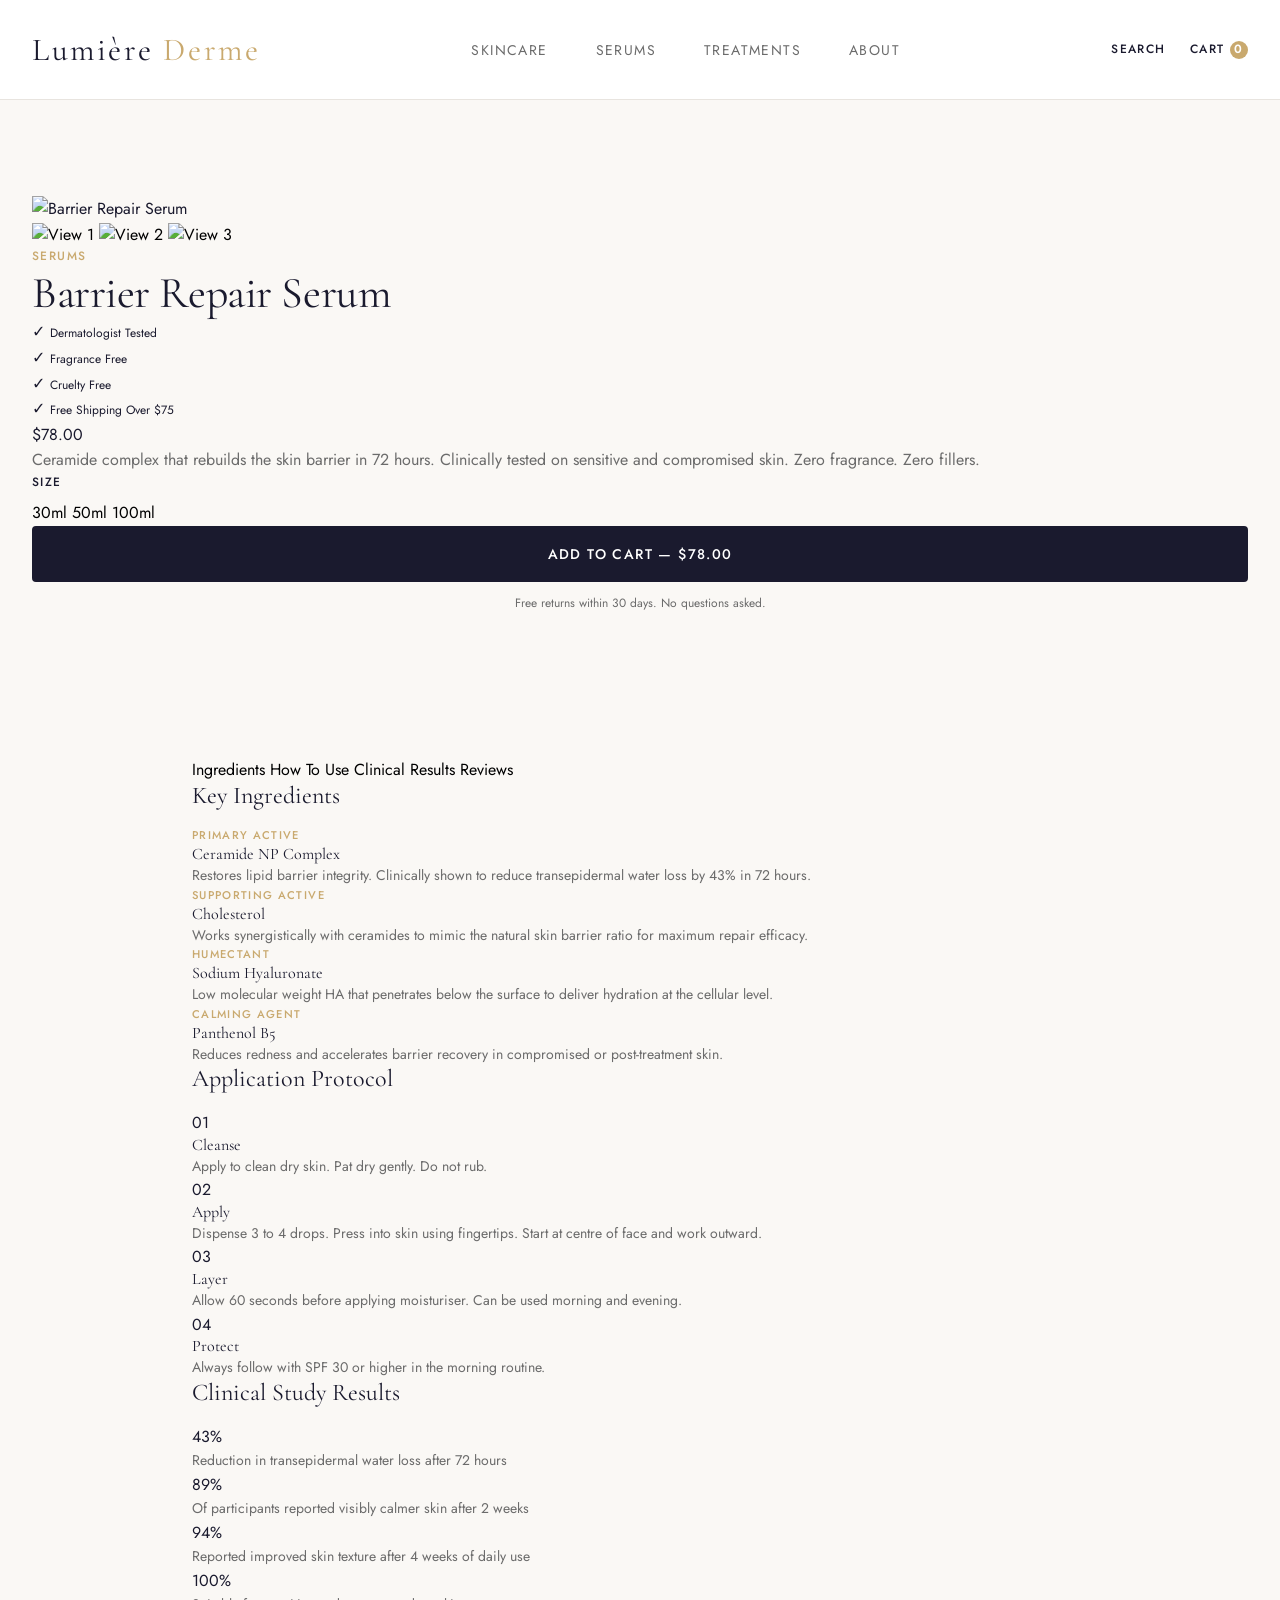
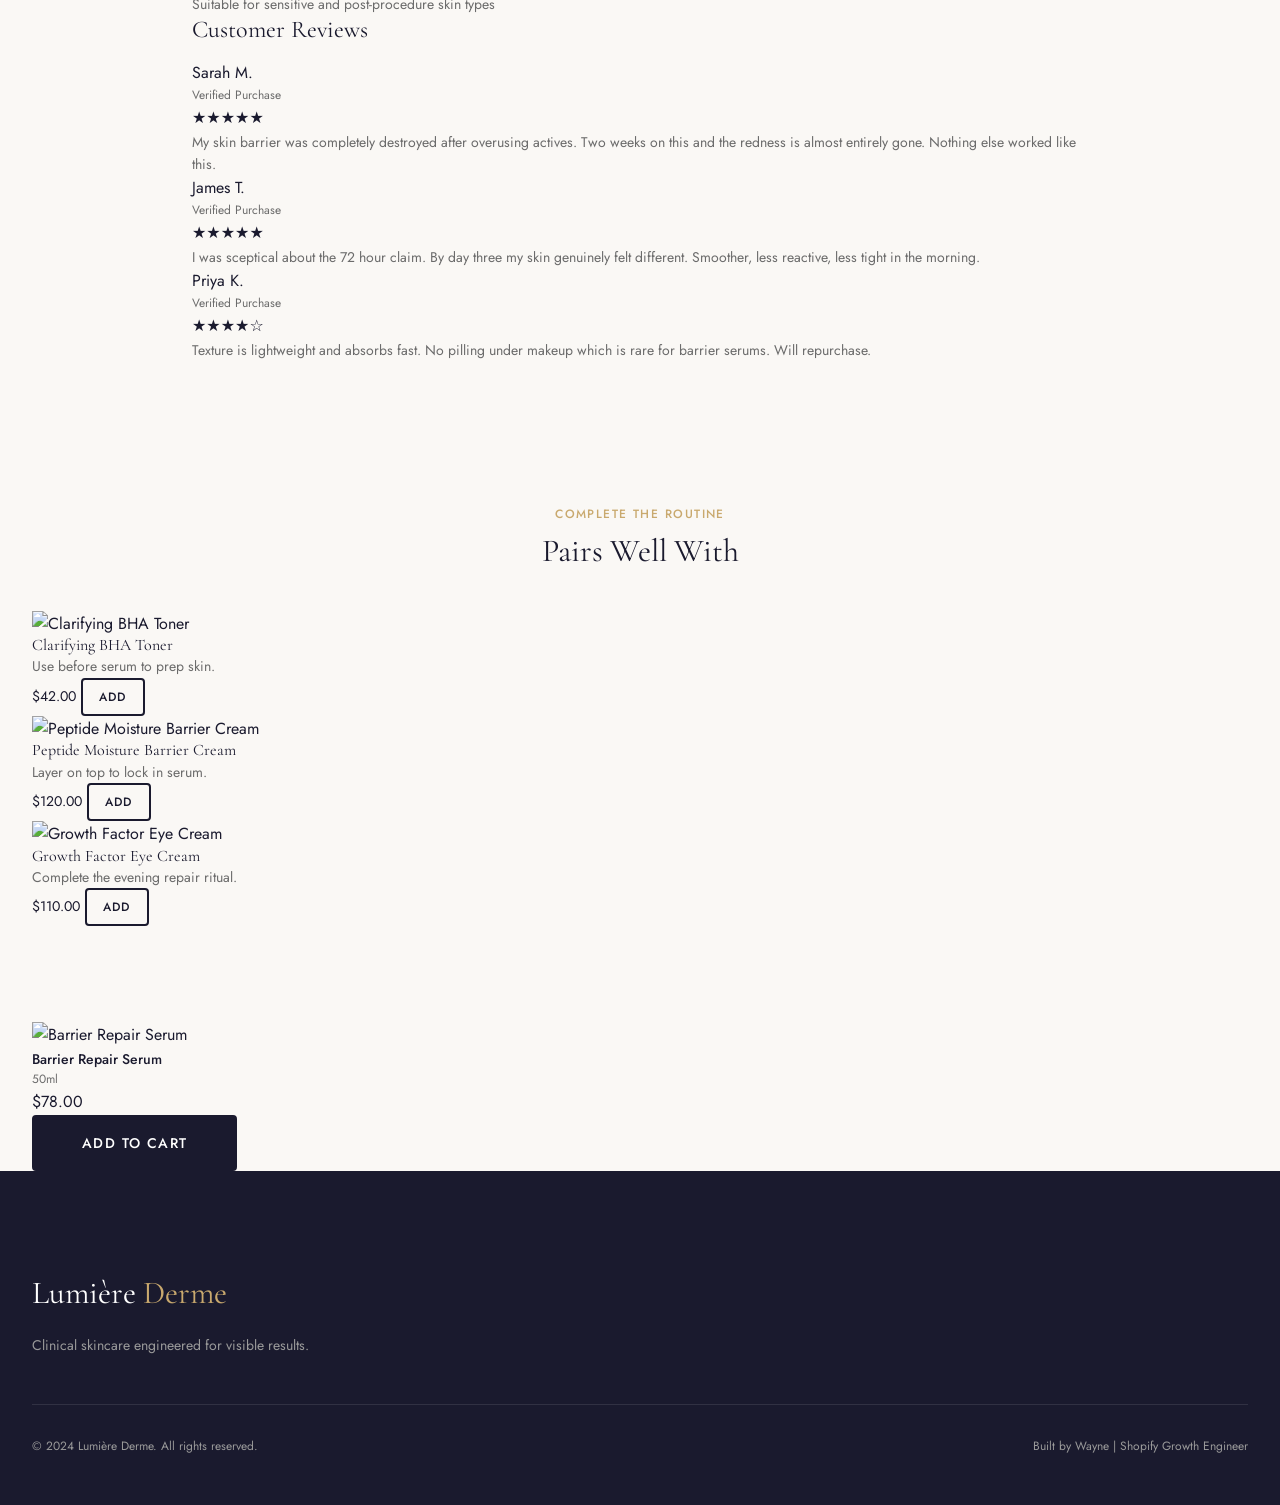
==== Product.html @ dfacf64c "Create Product.html for Barrier Repair Serum" ====
<!DOCTYPE html>
<html lang="en">
<head>
  <meta charset="UTF-8" />
  <meta name="viewport" content="width=device-width, initial-scale=1.0" />
  <title>Barrier Repair Serum — Lumière Derme</title>
  <meta name="description" content="Ceramide complex that rebuilds the skin barrier in 72 hours. Clinically tested. Dermatologist approved." />

  <!-- Google Fonts -->
  <link rel="preconnect" href="https://fonts.googleapis.com" />
  <link rel="preconnect" href="https://fonts.gstatic.com" crossorigin />
  <link href="https://fonts.googleapis.com/css2?family=Cormorant+Garamond:wght@300;400;500;600&family=Jost:wght@300;400;500;600&display=swap" rel="stylesheet" />

  <!-- Styles -->
  <link rel="stylesheet" href="assets/css/theme.css" />
  <link rel="stylesheet" href="assets/css/sections.css" />
</head>

<body>

  <!-- ================================================
       NAVIGATION
       In Shopify: sections/header.liquid
       ================================================ -->
  <nav class="nav">
    <div class="container">
      <div class="nav__inner">
        <a href="index.html" class="nav__logo">Lumière <span>Derme</span></a>
        <ul class="nav__links">
          <li><a href="#">Skincare</a></li>
          <li><a href="#">Serums</a></li>
          <li><a href="#">Treatments</a></li>
          <li><a href="#">About</a></li>
        </ul>
        <div class="nav__actions">
          <a href="#" class="text-sm text-uppercase">Search</a>
          <a href="#" class="text-sm text-uppercase">
            Cart <span class="nav__cart-count">0</span>
          </a>
        </div>
      </div>
    </div>
  </nav>

  <!-- ================================================
       SECTION 1: PRODUCT HERO
       In Shopify: sections/main-product.liquid
       Schema: images, title, price, variants
       ================================================ -->
  <section class="section product-hero">
    <div class="container">
      <div class="product-hero__inner">

        <!-- Product Images -->
        <div class="product-hero__gallery">
          <div class="product-hero__main-image">
            <img src="assets/images/product-1.jpg" alt="Barrier Repair Serum" id="mainProductImage" />
          </div>
          <div class="product-hero__thumbnails">
            <button class="product-hero__thumb active" data-image="assets/images/product-1.jpg">
              <img src="assets/images/product-1.jpg" alt="View 1" />
            </button>
            <button class="product-hero__thumb" data-image="assets/images/product-2.jpg">
              <img src="assets/images/product-2.jpg" alt="View 2" />
            </button>
            <button class="product-hero__thumb" data-image="assets/images/product-3.jpg">
              <img src="assets/images/product-3.jpg" alt="View 3" />
            </button>
          </div>
        </div>

        <!-- Product Info -->
        <div class="product-hero__info">
          <p class="text-uppercase text-accent">Serums</p>
          <h1 class="product-hero__title heading-lg">Barrier Repair Serum</h1>

          <!-- Trust Badges Strip -->
          <!-- In Shopify: snippets/trust-badges.liquid -->
          <div class="trust-badges">
            <div class="trust-badge">
              <span class="trust-badge__icon">✓</span>
              <span class="trust-badge__text text-xs">Dermatologist Tested</span>
            </div>
            <div class="trust-badge">
              <span class="trust-badge__icon">✓</span>
              <span class="trust-badge__text text-xs">Fragrance Free</span>
            </div>
            <div class="trust-badge">
              <span class="trust-badge__icon">✓</span>
              <span class="trust-badge__text text-xs">Cruelty Free</span>
            </div>
            <div class="trust-badge">
              <span class="trust-badge__icon">✓</span>
              <span class="trust-badge__text text-xs">Free Shipping Over $75</span>
            </div>
          </div>

          <p class="product-hero__price">$78.00</p>

          <p class="product-hero__desc text-secondary">Ceramide complex that rebuilds the skin barrier in 72 hours. Clinically tested on sensitive and compromised skin. Zero fragrance. Zero fillers.</p>

          <!-- Variant Selector -->
          <!-- In Shopify: snippets/variant-selector.liquid -->
          <div class="variant-selector">
            <p class="text-sm text-uppercase" style="margin-bottom: 0.5rem;">Size</p>
            <div class="variant-selector__options">
              <button class="variant-option" data-value="30ml">30ml</button>
              <button class="variant-option active" data-value="50ml">50ml</button>
              <button class="variant-option" data-value="100ml">100ml</button>
            </div>
          </div>

          <!-- Add To Cart -->
          <button class="btn btn--primary btn--full product-hero__atc" id="mainAtcButton">
            Add to Cart — $78.00
          </button>

          <p class="text-xs text-secondary" style="margin-top: 0.75rem; text-align: center;">Free returns within 30 days. No questions asked.</p>

        </div>
      </div>
    </div>
  </section>

  <!-- ================================================
       SECTION 2: TABBED PRODUCT DESCRIPTION
       In Shopify: sections/product-tabs.liquid
       Schema: tab titles and content via metafields
       ================================================ -->
  <section class="section--sm product-tabs">
    <div class="container--narrow">

      <div class="tabs">
        <div class="tabs__nav">
          <button class="tabs__trigger active" data-tab="ingredients">Ingredients</button>
          <button class="tabs__trigger" data-tab="howtouse">How To Use</button>
          <button class="tabs__trigger" data-tab="results">Clinical Results</button>
          <button class="tabs__trigger" data-tab="reviews">Reviews</button>
        </div>

        <div class="tabs__content">

          <div class="tab-panel active" id="tab-ingredients">
            <h3 class="heading-sm" style="margin-bottom: 1rem;">Key Ingredients</h3>
            <div class="ingredient-grid">
              <div class="ingredient-card">
                <p class="text-uppercase text-accent" style="font-size: 0.7rem;">Primary Active</p>
                <h4>Ceramide NP Complex</h4>
                <p class="text-sm text-secondary">Restores lipid barrier integrity. Clinically shown to reduce transepidermal water loss by 43% in 72 hours.</p>
              </div>
              <div class="ingredient-card">
                <p class="text-uppercase text-accent" style="font-size: 0.7rem;">Supporting Active</p>
                <h4>Cholesterol</h4>
                <p class="text-sm text-secondary">Works synergistically with ceramides to mimic the natural skin barrier ratio for maximum repair efficacy.</p>
              </div>
              <div class="ingredient-card">
                <p class="text-uppercase text-accent" style="font-size: 0.7rem;">Humectant</p>
                <h4>Sodium Hyaluronate</h4>
                <p class="text-sm text-secondary">Low molecular weight HA that penetrates below the surface to deliver hydration at the cellular level.</p>
              </div>
              <div class="ingredient-card">
                <p class="text-uppercase text-accent" style="font-size: 0.7rem;">Calming Agent</p>
                <h4>Panthenol B5</h4>
                <p class="text-sm text-secondary">Reduces redness and accelerates barrier recovery in compromised or post-treatment skin.</p>
              </div>
            </div>
          </div>

          <div class="tab-panel" id="tab-howtouse">
            <h3 class="heading-sm" style="margin-bottom: 1rem;">Application Protocol</h3>
            <div class="how-to-steps">
              <div class="how-to-step">
                <span class="how-to-step__number">01</span>
                <div>
                  <h4>Cleanse</h4>
                  <p class="text-sm text-secondary">Apply to clean dry skin. Pat dry gently. Do not rub.</p>
                </div>
              </div>
              <div class="how-to-step">
                <span class="how-to-step__number">02</span>
                <div>
                  <h4>Apply</h4>
                  <p class="text-sm text-secondary">Dispense 3 to 4 drops. Press into skin using fingertips. Start at centre of face and work outward.</p>
                </div>
              </div>
              <div class="how-to-step">
                <span class="how-to-step__number">03</span>
                <div>
                  <h4>Layer</h4>
                  <p class="text-sm text-secondary">Allow 60 seconds before applying moisturiser. Can be used morning and evening.</p>
                </div>
              </div>
              <div class="how-to-step">
                <span class="how-to-step__number">04</span>
                <div>
                  <h4>Protect</h4>
                  <p class="text-sm text-secondary">Always follow with SPF 30 or higher in the morning routine.</p>
                </div>
              </div>
            </div>
          </div>

          <div class="tab-panel" id="tab-results">
            <h3 class="heading-sm" style="margin-bottom: 1rem;">Clinical Study Results</h3>
            <div class="results-grid">
              <div class="result-stat">
                <p class="result-stat__number">43%</p>
                <p class="text-sm text-secondary">Reduction in transepidermal water loss after 72 hours</p>
              </div>
              <div class="result-stat">
                <p class="result-stat__number">89%</p>
                <p class="text-sm text-secondary">Of participants reported visibly calmer skin after 2 weeks</p>
              </div>
              <div class="result-stat">
                <p class="result-stat__number">94%</p>
                <p class="text-sm text-secondary">Reported improved skin texture after 4 weeks of daily use</p>
              </div>
              <div class="result-stat">
                <p class="result-stat__number">100%</p>
                <p class="text-sm text-secondary">Suitable for sensitive and post-procedure skin types</p>
              </div>
            </div>
          </div>

          <div class="tab-panel" id="tab-reviews">
            <h3 class="heading-sm" style="margin-bottom: 1rem;">Customer Reviews</h3>
            <div class="reviews-list">
              <div class="review-card">
                <div class="review-card__header">
                  <div>
                    <p class="review-card__author">Sarah M.</p>
                    <p class="text-xs text-secondary">Verified Purchase</p>
                  </div>
                  <p class="review-card__stars">★★★★★</p>
                </div>
                <p class="text-sm text-secondary">My skin barrier was completely destroyed after overusing actives. Two weeks on this and the redness is almost entirely gone. Nothing else worked like this.</p>
              </div>
              <div class="review-card">
                <div class="review-card__header">
                  <div>
                    <p class="review-card__author">James T.</p>
                    <p class="text-xs text-secondary">Verified Purchase</p>
                  </div>
                  <p class="review-card__stars">★★★★★</p>
                </div>
                <p class="text-sm text-secondary">I was sceptical about the 72 hour claim. By day three my skin genuinely felt different. Smoother, less reactive, less tight in the morning.</p>
              </div>
              <div class="review-card">
                <div class="review-card__header">
                  <div>
                    <p class="review-card__author">Priya K.</p>
                    <p class="text-xs text-secondary">Verified Purchase</p>
                  </div>
                  <p class="review-card__stars">★★★★☆</p>
                </div>
                <p class="text-sm text-secondary">Texture is lightweight and absorbs fast. No pilling under makeup which is rare for barrier serums. Will repurchase.</p>
              </div>
            </div>
          </div>

        </div>
      </div>

    </div>
  </section>

  <!-- ================================================
       SECTION 3: COMPLEMENTARY PRODUCTS
       In Shopify: sections/complementary-products.liquid
       Data source: product metafields (no app required)
       ================================================ -->
  <section class="section complementary-products">
    <div class="container">
      <p class="text-uppercase text-accent text-center" style="margin-bottom: 0.5rem;">Complete The Routine</p>
      <h2 class="heading-md text-center" style="margin-bottom: 2.5rem;">Pairs Well With</h2>
      <div class="complementary-grid">

        <div class="complementary-card">
          <img src="assets/images/product-2.jpg" alt="Clarifying BHA Toner" />
          <div class="complementary-card__info">
            <h4>Clarifying BHA Toner</h4>
            <p class="text-sm text-secondary">Use before serum to prep skin.</p>
            <div class="complementary-card__footer">
              <span class="text-sm">$42.00</span>
              <button class="btn btn--secondary" style="padding: 0.5rem 1rem; font-size: 0.75rem;">Add</button>
            </div>
          </div>
        </div>

        <div class="complementary-card">
          <img src="assets/images/product-3.jpg" alt="Peptide Moisture Barrier Cream" />
          <div class="complementary-card__info">
            <h4>Peptide Moisture Barrier Cream</h4>
            <p class="text-sm text-secondary">Layer on top to lock in serum.</p>
            <div class="complementary-card__footer">
              <span class="text-sm">$120.00</span>
              <button class="btn btn--secondary" style="padding: 0.5rem 1rem; font-size: 0.75rem;">Add</button>
            </div>
          </div>
        </div>

        <div class="complementary-card">
          <img src="assets/images/product-4.jpg" alt="Growth Factor Eye Cream" />
          <div class="complementary-card__info">
            <h4>Growth Factor Eye Cream</h4>
            <p class="text-sm text-secondary">Complete the evening repair ritual.</p>
            <div class="complementary-card__footer">
              <span class="text-sm">$110.00</span>
              <button class="btn btn--secondary" style="padding: 0.5rem 1rem; font-size: 0.75rem;">Add</button>
            </div>
          </div>
        </div>

      </div>
    </div>
  </section>

  <!-- ================================================
       STICKY ADD TO CART BAR
       In Shopify: sections/sticky-atc.liquid
       Appears after user scrolls past main ATC button
       ================================================ -->
  <div class="sticky-atc" id="stickyAtc">
    <div class="container">
      <div class="sticky-atc__inner">
        <div class="sticky-atc__product">
          <img src="assets/images/product-1.jpg" alt="Barrier Repair Serum" class="sticky-atc__image" />
          <div>
            <p class="text-sm" style="font-weight: 500;">Barrier Repair Serum</p>
            <p class="text-xs text-secondary">50ml</p>
          </div>
        </div>
        <div class="sticky-atc__actions">
          <p class="sticky-atc__price">$78.00</p>
          <button class="btn btn--primary">Add to Cart</button>
        </div>
      </div>
    </div>
  </div>

  <!-- ================================================
       FOOTER
       In Shopify: sections/footer.liquid
       ================================================ -->
  <footer class="footer">
    <div class="container">
      <p class="footer__logo">Lumière <span style="color: var(--color-secondary);">Derme</span></p>
      <p class="footer__tagline">Clinical skincare engineered for visible results.</p>
      <div class="footer__bottom">
        <span>© 2024 Lumière Derme. All rights reserved.</span>
        <span>Built by Wayne | Shopify Growth Engineer</span>
      </div>
    </div>
  </footer>

  <!-- Scripts -->
  <script src="assets/js/main.js"></script>

</body>
</html>
---- assets/css/theme.css ----
/* ================================================
   LUMIÈRE DERME — BASE THEME VARIABLES
   Mirrors Dawn theme CSS architecture
   All sections inherit from these variables
   ================================================ */

:root {

  /* Brand Colours */
  --color-primary: #1a1a2e;
  --color-secondary: #c9a96e;
  --color-accent: #e8d5b7;
  --color-background: #faf8f5;
  --color-surface: #ffffff;
  --color-text-primary: #1a1a2e;
  --color-text-secondary: #6b6b6b;
  --color-text-light: #9a9a9a;
  --color-border: #e8e4df;
  --color-success: #2d6a4f;
  --color-error: #c1121f;

  /* Typography */
  --font-heading: 'Cormorant Garamond', Georgia, serif;
  --font-body: 'Jost', system-ui, sans-serif;
  --font-size-xs: 0.75rem;
  --font-size-sm: 0.875rem;
  --font-size-base: 1rem;
  --font-size-md: 1.125rem;
  --font-size-lg: 1.5rem;
  --font-size-xl: 2rem;
  --font-size-2xl: 2.75rem;
  --font-size-3xl: 3.5rem;
  --font-weight-regular: 400;
  --font-weight-medium: 500;
  --font-weight-bold: 600;
  --line-height-tight: 1.2;
  --line-height-normal: 1.6;
  --line-height-loose: 1.8;

  /* Spacing */
  --space-xs: 0.25rem;
  --space-sm: 0.5rem;
  --space-md: 1rem;
  --space-lg: 1.5rem;
  --space-xl: 2rem;
  --space-2xl: 3rem;
  --space-3xl: 4rem;
  --space-4xl: 6rem;

  /* Layout */
  --container-max: 1280px;
  --container-narrow: 960px;
  --grid-gap: 1.5rem;
  --border-radius-sm: 4px;
  --border-radius-md: 8px;
  --border-radius-lg: 16px;
  --border-radius-full: 9999px;

  /* Shadows */
  --shadow-sm: 0 1px 3px rgba(26, 26, 46, 0.08);
  --shadow-md: 0 4px 12px rgba(26, 26, 46, 0.12);
  --shadow-lg: 0 8px 24px rgba(26, 26, 46, 0.16);

  /* Transitions */
  --transition-fast: 150ms ease;
  --transition-base: 250ms ease;
  --transition-slow: 400ms ease;

}

/* ================================================
   RESET & BASE STYLES
   ================================================ */

*, *::before, *::after {
  box-sizing: border-box;
  margin: 0;
  padding: 0;
}

html {
  font-size: 16px;
  scroll-behavior: smooth;
}

body {
  font-family: var(--font-body);
  font-size: var(--font-size-base);
  color: var(--color-text-primary);
  background-color: var(--color-background);
  line-height: var(--line-height-normal);
  -webkit-font-smoothing: antialiased;
}

h1, h2, h3, h4, h5, h6 {
  font-family: var(--font-heading);
  font-weight: var(--font-weight-regular);
  line-height: var(--line-height-tight);
  color: var(--color-text-primary);
}

a {
  color: inherit;
  text-decoration: none;
  transition: opacity var(--transition-fast);
}

a:hover {
  opacity: 0.75;
}

img {
  max-width: 100%;
  height: auto;
  display: block;
}

button {
  cursor: pointer;
  border: none;
  background: none;
  font-family: var(--font-body);
  font-size: var(--font-size-base);
  transition: all var(--transition-base);
}

/* ================================================
   LAYOUT UTILITIES
   ================================================ */

.container {
  max-width: var(--container-max);
  margin: 0 auto;
  padding: 0 var(--space-xl);
}

.container--narrow {
  max-width: var(--container-narrow);
  margin: 0 auto;
  padding: 0 var(--space-xl);
}

.section {
  padding: var(--space-4xl) 0;
}

.section--sm {
  padding: var(--space-2xl) 0;
}

/* ================================================
   TYPOGRAPHY UTILITIES
   ================================================ */

.heading-xl {
  font-size: var(--font-size-3xl);
  letter-spacing: -0.02em;
}

.heading-lg {
  font-size: var(--font-size-2xl);
  letter-spacing: -0.01em;
}

.heading-md {
  font-size: var(--font-size-xl);
}

.heading-sm {
  font-size: var(--font-size-lg);
}

.text-secondary {
  color: var(--color-text-secondary);
}

.text-accent {
  color: var(--color-secondary);
}

.text-sm {
  font-size: var(--font-size-sm);
}

.text-xs {
  font-size: var(--font-size-xs);
}

.text-center {
  text-align: center;
}

.text-uppercase {
  text-transform: uppercase;
  letter-spacing: 0.12em;
  font-size: var(--font-size-xs);
  font-weight: var(--font-weight-medium);
}

/* ================================================
   BUTTON STYLES
   ================================================ */

.btn {
  display: inline-flex;
  align-items: center;
  justify-content: center;
  padding: var(--space-md) var(--space-2xl);
  border-radius: var(--border-radius-sm);
  font-size: var(--font-size-sm);
  font-weight: var(--font-weight-medium);
  text-transform: uppercase;
  letter-spacing: 0.1em;
  transition: all var(--transition-base);
  cursor: pointer;
}

.btn--primary {
  background-color: var(--color-primary);
  color: var(--color-surface);
  border: 2px solid var(--color-primary);
}

.btn--primary:hover {
  background-color: transparent;
  color: var(--color-primary);
}

.btn--secondary {
  background-color: transparent;
  color: var(--color-primary);
  border: 2px solid var(--color-primary);
}

.btn--secondary:hover {
  background-color: var(--color-primary);
  color: var(--color-surface);
}

.btn--accent {
  background-color: var(--color-secondary);
  color: var(--color-surface);
  border: 2px solid var(--color-secondary);
}

.btn--accent:hover {
  background-color: transparent;
  color: var(--color-secondary);
}

.btn--full {
  width: 100%;
}

/* ================================================
   NAVIGATION BASE
   ================================================ */

.nav {
  position: sticky;
  top: 0;
  z-index: 100;
  background-color: var(--color-surface);
  border-bottom: 1px solid var(--color-border);
  padding: var(--space-lg) 0;
}

.nav__inner {
  display: flex;
  align-items: center;
  justify-content: space-between;
}

.nav__logo {
  font-family: var(--font-heading);
  font-size: var(--font-size-xl);
  letter-spacing: 0.08em;
  color: var(--color-primary);
}

.nav__logo span {
  color: var(--color-secondary);
}

.nav__links {
  display: flex;
  gap: var(--space-2xl);
  list-style: none;
}

.nav__links a {
  font-size: var(--font-size-sm);
  text-transform: uppercase;
  letter-spacing: 0.1em;
  color: var(--color-text-secondary);
}

.nav__links a:hover {
  color: var(--color-primary);
  opacity: 1;
}

.nav__actions {
  display: flex;
  align-items: center;
  gap: var(--space-lg);
}

.nav__cart-count {
  display: inline-flex;
  align-items: center;
  justify-content: center;
  width: 18px;
  height: 18px;
  background-color: var(--color-secondary);
  color: var(--color-surface);
  border-radius: var(--border-radius-full);
  font-size: var(--font-size-xs);
  font-weight: var(--font-weight-bold);
}

/* ================================================
   FOOTER BASE
   ================================================ */

.footer {
  background-color: var(--color-primary);
  color: var(--color-accent);
  padding: var(--space-4xl) 0 var(--space-2xl);
}

.footer__logo {
  font-family: var(--font-heading);
  font-size: var(--font-size-xl);
  color: var(--color-surface);
  margin-bottom: var(--space-md);
}

.footer__tagline {
  font-size: var(--font-size-sm);
  color: var(--color-text-light);
  margin-bottom: var(--space-2xl);
}

.footer__bottom {
  border-top: 1px solid rgba(255,255,255,0.1);
  padding-top: var(--space-xl);
  font-size: var(--font-size-xs);
  color: var(--color-text-light);
  display: flex;
  justify-content: space-between;
  align-items: center;
}

/* ================================================
   RESPONSIVE BASE
   ================================================ */

@media (max-width: 768px) {

  .container {
    padding: 0 var(--space-lg);
  }

  .heading-xl {
    font-size: var(--font-size-2xl);
  }

  .heading-lg {
    font-size: var(--font-size-xl);
  }

  .nav__links {
    display: none;
  }

  .section {
    padding: var(--space-3xl) 0;
  }

}
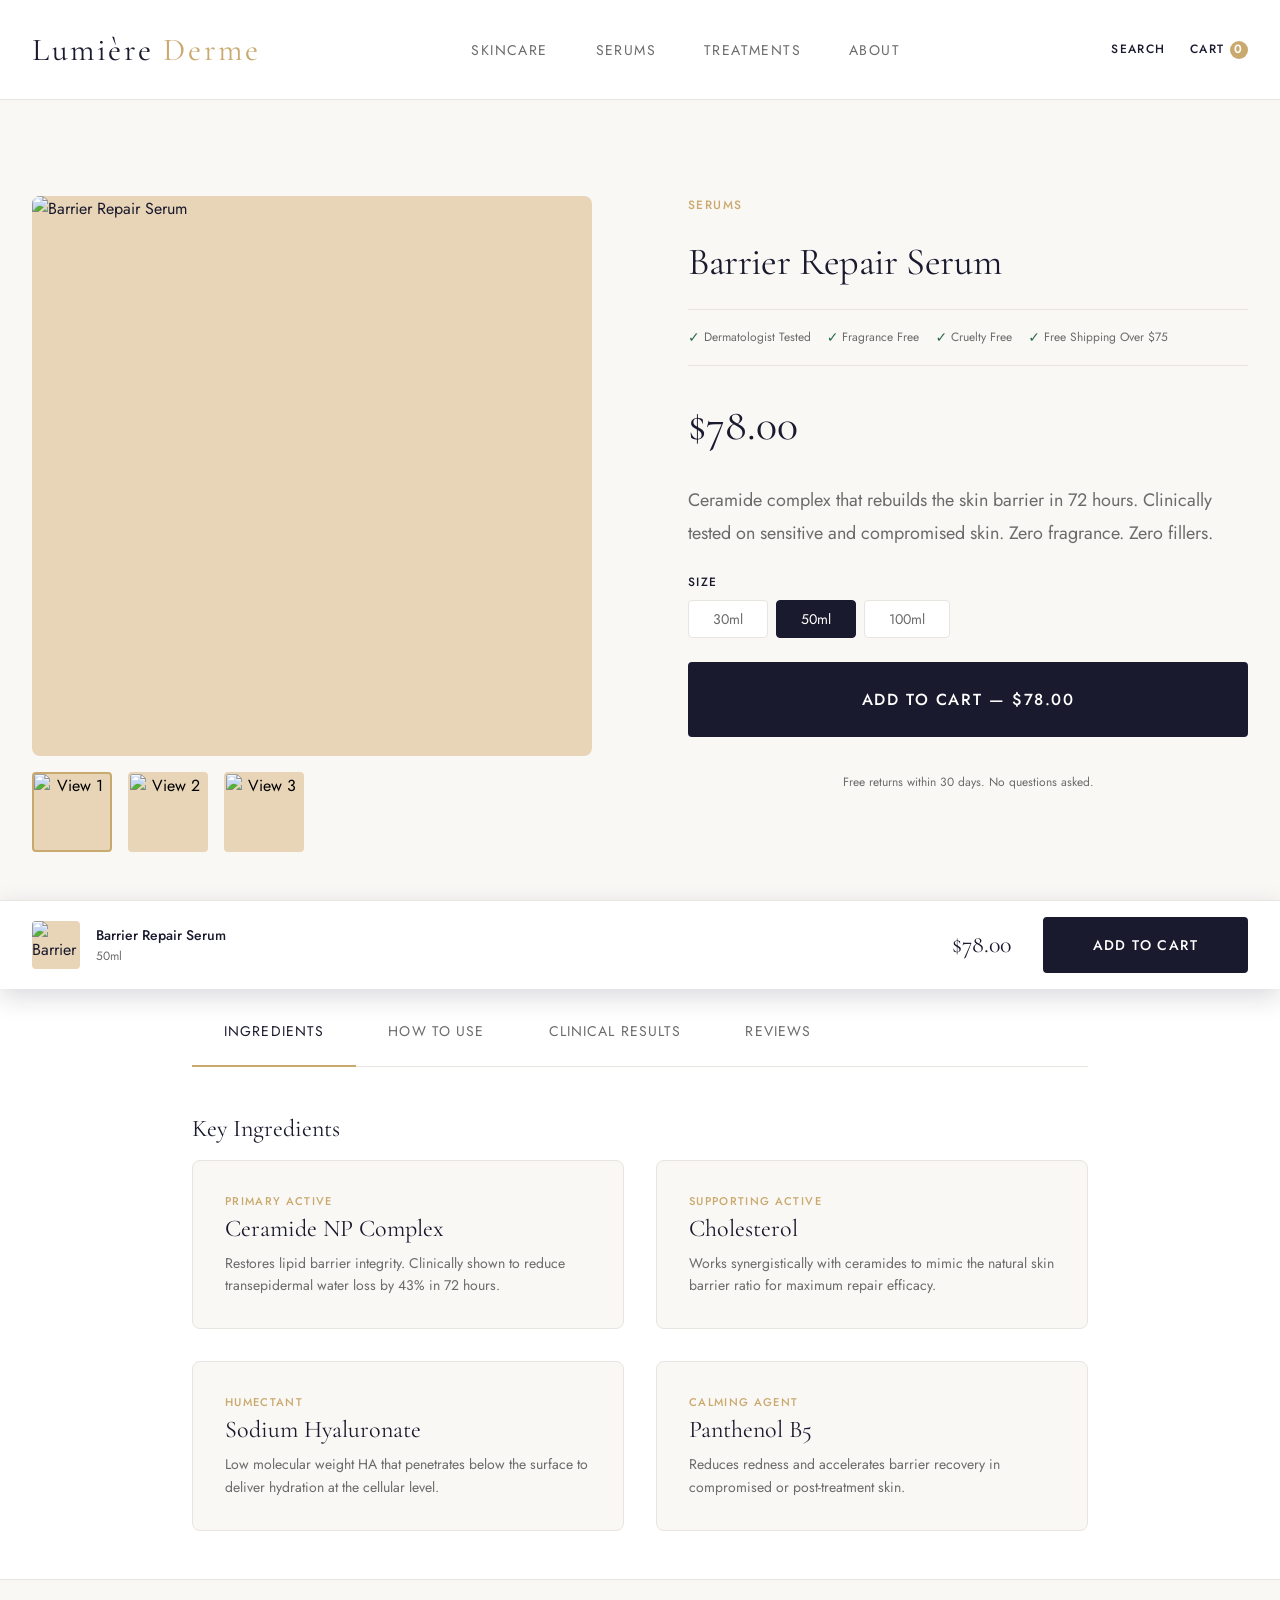
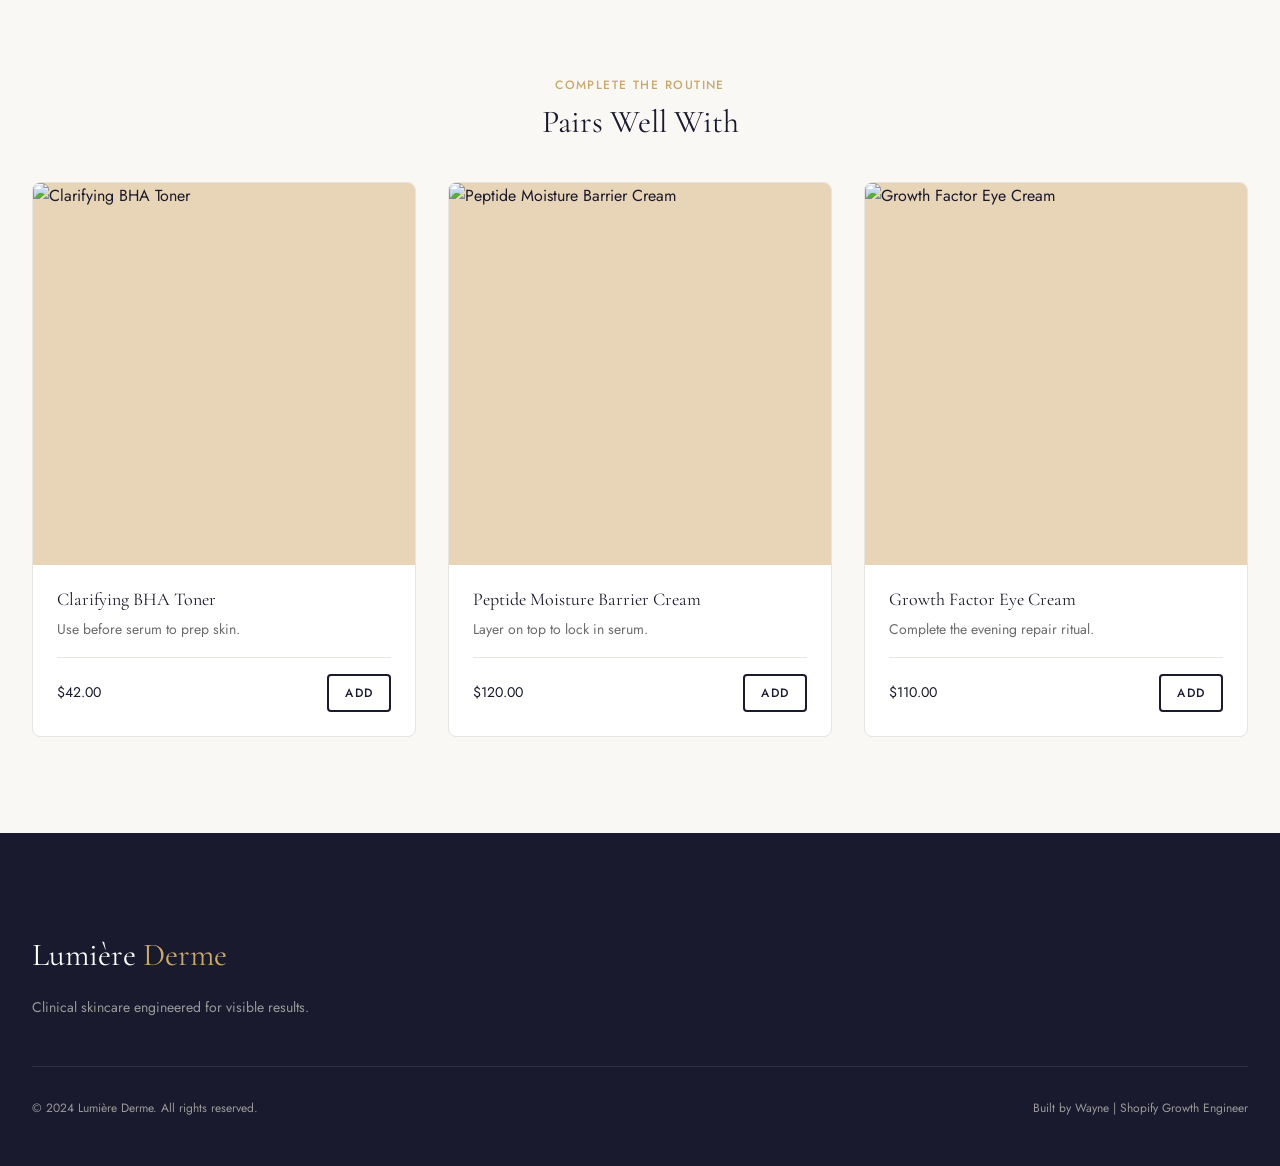
==== commit 90fc9144: "Update Product.html" ====
--- a/Product.html
+++ b/Product.html
@@ -54,17 +54,17 @@
         <!-- Product Images -->
         <div class="product-hero__gallery">
           <div class="product-hero__main-image">
-            <img src="assets/images/product-1.jpg" alt="Barrier Repair Serum" id="mainProductImage" />
+            <img src="https://images.unsplash.com/photo-1670201203295-172ff07b1cf8?w=800&auto=format&fit=crop" alt="Barrier Repair Serum" id="mainProductImage" />
           </div>
           <div class="product-hero__thumbnails">
             <button class="product-hero__thumb active" data-image="assets/images/product-1.jpg">
-              <img src="assets/images/product-1.jpg" alt="View 1" />
+              <img src="https://images.unsplash.com/photo-1670201203295-172ff07b1cf8?w=800&auto=format&fit=crop" alt="View 1" />
             </button>
             <button class="product-hero__thumb" data-image="assets/images/product-2.jpg">
-              <img src="assets/images/product-2.jpg" alt="View 2" />
+              <img src="https://images.unsplash.com/photo-1629732097571-b042b35aa3ed?w=800&auto=format&fit=crop" alt="View 2" />
             </button>
             <button class="product-hero__thumb" data-image="assets/images/product-3.jpg">
-              <img src="assets/images/product-3.jpg" alt="View 3" />
+              <img src="https://images.unsplash.com/photo-1746227638992-50b1e1e0d96b?w=800&auto=format&fit=crop" alt="View 3" />
             </button>
           </div>
         </div>
@@ -276,7 +276,7 @@
       <div class="complementary-grid">
 
         <div class="complementary-card">
-          <img src="assets/images/product-2.jpg" alt="Clarifying BHA Toner" />
+          <img src="https://images.unsplash.com/photo-1670201203295-172ff07b1cf8?w=800&auto=format&fit=cropjpg" alt="Clarifying BHA Toner" />
           <div class="complementary-card__info">
             <h4>Clarifying BHA Toner</h4>
             <p class="text-sm text-secondary">Use before serum to prep skin.</p>
@@ -288,7 +288,7 @@
         </div>
 
         <div class="complementary-card">
-          <img src="assets/images/product-3.jpg" alt="Peptide Moisture Barrier Cream" />
+          <img src="https://images.unsplash.com/photo-1746227638992-50b1e1e0d96b?w=800&auto=format&fit=crop" alt="Peptide Moisture Barrier Cream" />
           <div class="complementary-card__info">
             <h4>Peptide Moisture Barrier Cream</h4>
             <p class="text-sm text-secondary">Layer on top to lock in serum.</p>
@@ -300,7 +300,7 @@
         </div>
 
         <div class="complementary-card">
-          <img src="assets/images/product-4.jpg" alt="Growth Factor Eye Cream" />
+          <img src="https://images.unsplash.com/photo-1746227638992-50b1e1e0d96b?w=800&auto=format&fit=crop" alt="Growth Factor Eye Cream" />
           <div class="complementary-card__info">
             <h4>Growth Factor Eye Cream</h4>
             <p class="text-sm text-secondary">Complete the evening repair ritual.</p>
--- a/assets/css/sections.css
+++ b/assets/css/sections.css
@@ -0,0 +1,880 @@
+/* ================================================
+   LUMIÈRE DERME — SECTIONS CSS
+   All section-specific styles
+   Inherits variables from theme.css
+   ================================================ */
+
+
+/* ================================================
+   COLLECTION HERO BANNER
+   In Shopify: sections/collection-hero.liquid
+   ================================================ */
+
+.collection-hero {
+  background-color: var(--color-primary);
+  padding: var(--space-4xl) 0;
+  position: relative;
+  overflow: hidden;
+}
+
+.collection-hero::before {
+  content: '';
+  position: absolute;
+  top: 0;
+  right: 0;
+  width: 40%;
+  height: 100%;
+  background: linear-gradient(135deg, transparent, rgba(201, 169, 110, 0.08));
+  pointer-events: none;
+}
+
+.collection-hero__inner {
+  max-width: 640px;
+}
+
+.collection-hero__inner .text-uppercase {
+  color: var(--color-secondary);
+  margin-bottom: var(--space-md);
+  display: block;
+}
+
+.collection-hero__heading {
+  color: var(--color-surface);
+  margin-bottom: var(--space-lg);
+  font-size: clamp(2rem, 5vw, 3.5rem);
+}
+
+.collection-hero__subtext {
+  color: var(--color-accent);
+  font-size: var(--font-size-md);
+  line-height: var(--line-height-loose);
+  max-width: 480px;
+}
+
+
+/* ================================================
+   COLLECTION LAYOUT — FILTER + GRID
+   In Shopify: sections/main-collection.liquid
+   ================================================ */
+
+.collection-layout__inner {
+  display: grid;
+  grid-template-columns: 260px 1fr;
+  gap: var(--space-3xl);
+  align-items: start;
+}
+
+
+/* ================================================
+   FILTER SIDEBAR
+   In Shopify: snippets/filter-sidebar.liquid
+   ================================================ */
+
+.filter-sidebar {
+  position: sticky;
+  top: 100px;
+  background-color: var(--color-surface);
+  border: 1px solid var(--color-border);
+  border-radius: var(--border-radius-md);
+  padding: var(--space-xl);
+}
+
+.filter-sidebar__header {
+  display: flex;
+  justify-content: space-between;
+  align-items: center;
+  margin-bottom: var(--space-xl);
+  padding-bottom: var(--space-lg);
+  border-bottom: 1px solid var(--color-border);
+}
+
+.filter-sidebar__clear {
+  background: none;
+  border: none;
+  cursor: pointer;
+  color: var(--color-secondary);
+  font-size: var(--font-size-sm);
+  padding: 0;
+  transition: opacity var(--transition-fast);
+}
+
+.filter-sidebar__clear:hover {
+  opacity: 0.7;
+}
+
+.filter-group {
+  border-bottom: 1px solid var(--color-border);
+  padding: var(--space-lg) 0;
+}
+
+.filter-group:last-child {
+  border-bottom: none;
+}
+
+.filter-group__toggle {
+  width: 100%;
+  display: flex;
+  justify-content: space-between;
+  align-items: center;
+  background: none;
+  border: none;
+  cursor: pointer;
+  padding: 0;
+  font-size: var(--font-size-sm);
+  font-weight: var(--font-weight-medium);
+  color: var(--color-text-primary);
+  text-transform: uppercase;
+  letter-spacing: 0.08em;
+}
+
+.filter-group__icon {
+  font-size: var(--font-size-lg);
+  color: var(--color-secondary);
+  transition: transform var(--transition-fast);
+  line-height: 1;
+}
+
+.filter-group__icon.open {
+  transform: rotate(45deg);
+}
+
+.filter-group__options {
+  display: none;
+  flex-direction: column;
+  gap: var(--space-sm);
+  margin-top: var(--space-md);
+}
+
+.filter-group__options.open {
+  display: flex;
+}
+
+.filter-option {
+  display: flex;
+  align-items: center;
+  gap: var(--space-sm);
+  font-size: var(--font-size-sm);
+  color: var(--color-text-secondary);
+  cursor: pointer;
+  transition: color var(--transition-fast);
+}
+
+.filter-option:hover {
+  color: var(--color-text-primary);
+}
+
+.filter-option input[type="checkbox"] {
+  accent-color: var(--color-secondary);
+  width: 14px;
+  height: 14px;
+}
+
+
+/* ================================================
+   PRODUCT GRID
+   In Shopify: sections/main-collection.liquid
+   ================================================ */
+
+.product-grid__toolbar {
+  display: flex;
+  justify-content: space-between;
+  align-items: center;
+  margin-bottom: var(--space-xl);
+  padding-bottom: var(--space-lg);
+  border-bottom: 1px solid var(--color-border);
+}
+
+.product-grid__sort {
+  border: 1px solid var(--color-border);
+  border-radius: var(--border-radius-sm);
+  padding: var(--space-sm) var(--space-md);
+  background-color: var(--color-surface);
+  color: var(--color-text-primary);
+  cursor: pointer;
+  font-family: var(--font-body);
+}
+
+.product-grid__items {
+  display: grid;
+  grid-template-columns: repeat(3, 1fr);
+  gap: var(--space-xl);
+}
+
+
+/* ================================================
+   PRODUCT CARD WITH QUICK VIEW
+   In Shopify: snippets/product-card.liquid
+   ================================================ */
+
+.product-card {
+  background-color: var(--color-surface);
+  border-radius: var(--border-radius-md);
+  overflow: hidden;
+  border: 1px solid var(--color-border);
+  transition: box-shadow var(--transition-base), transform var(--transition-base);
+}
+
+.product-card:hover {
+  box-shadow: var(--shadow-lg);
+  transform: translateY(-4px);
+}
+
+.product-card__image-wrap {
+  position: relative;
+  overflow: hidden;
+  aspect-ratio: 1 / 1;
+  background-color: var(--color-accent);
+}
+
+.product-card__image {
+  width: 100%;
+  height: 100%;
+  object-fit: cover;
+  transition: transform var(--transition-slow);
+}
+
+.product-card:hover .product-card__image {
+  transform: scale(1.04);
+}
+
+.product-card__quick-view {
+  position: absolute;
+  bottom: var(--space-md);
+  left: 50%;
+  transform: translateX(-50%) translateY(8px);
+  opacity: 0;
+  white-space: nowrap;
+  font-size: var(--font-size-xs);
+  padding: var(--space-sm) var(--space-lg);
+  background-color: var(--color-surface);
+  color: var(--color-primary);
+  border: 1px solid var(--color-primary);
+  border-radius: var(--border-radius-sm);
+  transition: all var(--transition-base);
+}
+
+.product-card:hover .product-card__quick-view {
+  opacity: 1;
+  transform: translateX(-50%) translateY(0);
+}
+
+.product-card__info {
+  padding: var(--space-lg);
+  display: flex;
+  flex-direction: column;
+  gap: var(--space-sm);
+}
+
+.product-card__title {
+  font-family: var(--font-heading);
+  font-size: var(--font-size-md);
+  font-weight: var(--font-weight-regular);
+  color: var(--color-text-primary);
+}
+
+.product-card__desc {
+  line-height: var(--line-height-normal);
+  flex: 1;
+}
+
+.product-card__footer {
+  display: flex;
+  justify-content: space-between;
+  align-items: center;
+  margin-top: var(--space-sm);
+  padding-top: var(--space-md);
+  border-top: 1px solid var(--color-border);
+}
+
+.product-card__price {
+  font-size: var(--font-size-md);
+  font-weight: var(--font-weight-medium);
+  color: var(--color-text-primary);
+}
+
+.product-card__atc {
+  font-size: var(--font-size-xs);
+  padding: var(--space-sm) var(--space-md);
+}
+
+
+/* ================================================
+   QUICK VIEW DRAWER
+   In Shopify: snippets/quick-view-drawer.liquid
+   ================================================ */
+
+.quick-view-overlay {
+  position: fixed;
+  inset: 0;
+  background-color: rgba(26, 26, 46, 0.5);
+  z-index: 200;
+  opacity: 0;
+  pointer-events: none;
+  transition: opacity var(--transition-base);
+}
+
+.quick-view-overlay.open {
+  opacity: 1;
+  pointer-events: all;
+}
+
+.quick-view-drawer {
+  position: fixed;
+  right: 0;
+  top: 0;
+  height: 100%;
+  width: 480px;
+  max-width: 90vw;
+  background-color: var(--color-surface);
+  z-index: 300;
+  transform: translateX(100%);
+  transition: transform var(--transition-slow);
+  overflow-y: auto;
+  padding: var(--space-2xl);
+}
+
+.quick-view-drawer.open {
+  transform: translateX(0);
+}
+
+.quick-view-drawer__close {
+  position: absolute;
+  top: var(--space-lg);
+  right: var(--space-lg);
+  background: none;
+  border: none;
+  font-size: var(--font-size-lg);
+  cursor: pointer;
+  color: var(--color-text-secondary);
+  transition: color var(--transition-fast);
+}
+
+.quick-view-drawer__close:hover {
+  color: var(--color-text-primary);
+}
+
+.quick-view-drawer__inner {
+  margin-top: var(--space-2xl);
+  display: flex;
+  flex-direction: column;
+  gap: var(--space-xl);
+}
+
+.quick-view-drawer__image-wrap {
+  aspect-ratio: 1 / 1;
+  border-radius: var(--border-radius-md);
+  overflow: hidden;
+  background-color: var(--color-accent);
+}
+
+.quick-view-drawer__image-wrap img {
+  width: 100%;
+  height: 100%;
+  object-fit: cover;
+}
+
+.quick-view-drawer__content {
+  display: flex;
+  flex-direction: column;
+  gap: var(--space-md);
+}
+
+.quick-view-drawer__price {
+  font-size: var(--font-size-xl);
+  font-family: var(--font-heading);
+  color: var(--color-text-primary);
+}
+
+
+/* ================================================
+   PRODUCT HERO
+   In Shopify: sections/main-product.liquid
+   ================================================ */
+
+.product-hero__inner {
+  display: grid;
+  grid-template-columns: 1fr 1fr;
+  gap: var(--space-4xl);
+  align-items: start;
+}
+
+.product-hero__gallery {
+  display: flex;
+  flex-direction: column;
+  gap: var(--space-md);
+  position: sticky;
+  top: 100px;
+}
+
+.product-hero__main-image {
+  aspect-ratio: 1 / 1;
+  border-radius: var(--border-radius-md);
+  overflow: hidden;
+  background-color: var(--color-accent);
+}
+
+.product-hero__main-image img {
+  width: 100%;
+  height: 100%;
+  object-fit: cover;
+  transition: opacity var(--transition-base);
+}
+
+.product-hero__thumbnails {
+  display: flex;
+  gap: var(--space-md);
+}
+
+.product-hero__thumb {
+  width: 80px;
+  height: 80px;
+  border-radius: var(--border-radius-sm);
+  overflow: hidden;
+  border: 2px solid transparent;
+  cursor: pointer;
+  transition: border-color var(--transition-fast);
+  background-color: var(--color-accent);
+}
+
+.product-hero__thumb.active {
+  border-color: var(--color-secondary);
+}
+
+.product-hero__thumb img {
+  width: 100%;
+  height: 100%;
+  object-fit: cover;
+}
+
+.product-hero__info {
+  display: flex;
+  flex-direction: column;
+  gap: var(--space-lg);
+}
+
+.product-hero__title {
+  font-size: clamp(1.5rem, 3vw, 2.5rem);
+}
+
+.product-hero__price {
+  font-size: var(--font-size-2xl);
+  font-family: var(--font-heading);
+  color: var(--color-text-primary);
+}
+
+.product-hero__desc {
+  line-height: var(--line-height-loose);
+  font-size: var(--font-size-md);
+}
+
+.product-hero__atc {
+  padding: var(--space-lg) var(--space-2xl);
+  font-size: var(--font-size-base);
+}
+
+
+/* ================================================
+   TRUST BADGES
+   In Shopify: snippets/trust-badges.liquid
+   ================================================ */
+
+.trust-badges {
+  display: flex;
+  flex-wrap: wrap;
+  gap: var(--space-md);
+  padding: var(--space-md) 0;
+  border-top: 1px solid var(--color-border);
+  border-bottom: 1px solid var(--color-border);
+}
+
+.trust-badge {
+  display: flex;
+  align-items: center;
+  gap: var(--space-xs);
+}
+
+.trust-badge__icon {
+  color: var(--color-success);
+  font-size: var(--font-size-sm);
+  font-weight: var(--font-weight-bold);
+}
+
+.trust-badge__text {
+  color: var(--color-text-secondary);
+}
+
+
+/* ================================================
+   VARIANT SELECTOR
+   In Shopify: snippets/variant-selector.liquid
+   ================================================ */
+
+.variant-selector__options {
+  display: flex;
+  gap: var(--space-sm);
+  margin-top: var(--space-sm);
+}
+
+.variant-option {
+  padding: var(--space-sm) var(--space-lg);
+  border: 1px solid var(--color-border);
+  border-radius: var(--border-radius-sm);
+  font-size: var(--font-size-sm);
+  color: var(--color-text-secondary);
+  background-color: var(--color-surface);
+  cursor: pointer;
+  transition: all var(--transition-fast);
+}
+
+.variant-option:hover {
+  border-color: var(--color-primary);
+  color: var(--color-text-primary);
+}
+
+.variant-option.active {
+  border-color: var(--color-primary);
+  background-color: var(--color-primary);
+  color: var(--color-surface);
+}
+
+
+/* ================================================
+   PRODUCT TABS
+   In Shopify: sections/product-tabs.liquid
+   ================================================ */
+
+.product-tabs {
+  background-color: var(--color-surface);
+  border-top: 1px solid var(--color-border);
+  border-bottom: 1px solid var(--color-border);
+}
+
+.tabs__nav {
+  display: flex;
+  border-bottom: 1px solid var(--color-border);
+  margin-bottom: var(--space-2xl);
+  gap: 0;
+}
+
+.tabs__trigger {
+  padding: var(--space-lg) var(--space-xl);
+  background: none;
+  border: none;
+  border-bottom: 2px solid transparent;
+  font-size: var(--font-size-sm);
+  text-transform: uppercase;
+  letter-spacing: 0.08em;
+  color: var(--color-text-secondary);
+  cursor: pointer;
+  transition: all var(--transition-fast);
+  margin-bottom: -1px;
+}
+
+.tabs__trigger:hover {
+  color: var(--color-text-primary);
+}
+
+.tabs__trigger.active {
+  color: var(--color-primary);
+  border-bottom-color: var(--color-secondary);
+}
+
+.tab-panel {
+  display: none;
+}
+
+.tab-panel.active {
+  display: block;
+}
+
+.ingredient-grid {
+  display: grid;
+  grid-template-columns: repeat(2, 1fr);
+  gap: var(--space-xl);
+}
+
+.ingredient-card {
+  background-color: var(--color-background);
+  border-radius: var(--border-radius-md);
+  padding: var(--space-xl);
+  border: 1px solid var(--color-border);
+}
+
+.ingredient-card h4 {
+  font-family: var(--font-heading);
+  font-size: var(--font-size-lg);
+  margin: var(--space-xs) 0 var(--space-sm);
+}
+
+.how-to-steps {
+  display: flex;
+  flex-direction: column;
+  gap: var(--space-xl);
+}
+
+.how-to-step {
+  display: flex;
+  gap: var(--space-xl);
+  align-items: flex-start;
+}
+
+.how-to-step__number {
+  font-family: var(--font-heading);
+  font-size: var(--font-size-2xl);
+  color: var(--color-secondary);
+  line-height: 1;
+  flex-shrink: 0;
+  width: 48px;
+}
+
+.how-to-step h4 {
+  font-family: var(--font-heading);
+  font-size: var(--font-size-lg);
+  margin-bottom: var(--space-xs);
+}
+
+.results-grid {
+  display: grid;
+  grid-template-columns: repeat(4, 1fr);
+  gap: var(--space-xl);
+  text-align: center;
+}
+
+.result-stat__number {
+  font-family: var(--font-heading);
+  font-size: var(--font-size-3xl);
+  color: var(--color-secondary);
+  line-height: 1;
+  margin-bottom: var(--space-sm);
+}
+
+.reviews-list {
+  display: flex;
+  flex-direction: column;
+  gap: var(--space-xl);
+}
+
+.review-card {
+  background-color: var(--color-background);
+  border-radius: var(--border-radius-md);
+  padding: var(--space-xl);
+  border: 1px solid var(--color-border);
+}
+
+.review-card__header {
+  display: flex;
+  justify-content: space-between;
+  align-items: flex-start;
+  margin-bottom: var(--space-md);
+}
+
+.review-card__author {
+  font-weight: var(--font-weight-medium);
+  margin-bottom: var(--space-xs);
+}
+
+.review-card__stars {
+  color: var(--color-secondary);
+  font-size: var(--font-size-md);
+}
+
+
+/* ================================================
+   COMPLEMENTARY PRODUCTS
+   In Shopify: sections/complementary-products.liquid
+   Data: product metafields, no app required
+   ================================================ */
+
+.complementary-products {
+  background-color: var(--color-background);
+}
+
+.complementary-grid {
+  display: grid;
+  grid-template-columns: repeat(3, 1fr);
+  gap: var(--space-xl);
+}
+
+.complementary-card {
+  background-color: var(--color-surface);
+  border-radius: var(--border-radius-md);
+  overflow: hidden;
+  border: 1px solid var(--color-border);
+  transition: box-shadow var(--transition-base);
+}
+
+.complementary-card:hover {
+  box-shadow: var(--shadow-md);
+}
+
+.complementary-card img {
+  width: 100%;
+  aspect-ratio: 1 / 1;
+  object-fit: cover;
+  background-color: var(--color-accent);
+}
+
+.complementary-card__info {
+  padding: var(--space-lg);
+  display: flex;
+  flex-direction: column;
+  gap: var(--space-sm);
+}
+
+.complementary-card__info h4 {
+  font-family: var(--font-heading);
+  font-size: var(--font-size-md);
+  font-weight: var(--font-weight-regular);
+}
+
+.complementary-card__footer {
+  display: flex;
+  justify-content: space-between;
+  align-items: center;
+  margin-top: var(--space-sm);
+  padding-top: var(--space-md);
+  border-top: 1px solid var(--color-border);
+}
+
+
+/* ================================================
+   STICKY ADD TO CART BAR
+   In Shopify: sections/sticky-atc.liquid
+   Triggers after user scrolls past main ATC button
+   ================================================ */
+
+.sticky-atc {
+  position: fixed;
+  bottom: 0;
+  left: 0;
+  right: 0;
+  background-color: var(--color-surface);
+  border-top: 1px solid var(--color-border);
+  padding: var(--space-md) 0;
+  z-index: 100;
+  transform: translateY(100%);
+  transition: transform var(--transition-base);
+  box-shadow: var(--shadow-lg);
+}
+
+.sticky-atc.visible {
+  transform: translateY(0);
+}
+
+.sticky-atc__inner {
+  display: flex;
+  justify-content: space-between;
+  align-items: center;
+}
+
+.sticky-atc__product {
+  display: flex;
+  align-items: center;
+  gap: var(--space-md);
+}
+
+.sticky-atc__image {
+  width: 48px;
+  height: 48px;
+  border-radius: var(--border-radius-sm);
+  object-fit: cover;
+  background-color: var(--color-accent);
+}
+
+.sticky-atc__actions {
+  display: flex;
+  align-items: center;
+  gap: var(--space-xl);
+}
+
+.sticky-atc__price {
+  font-size: var(--font-size-lg);
+  font-family: var(--font-heading);
+}
+
+
+/* ================================================
+   RESPONSIVE — TABLET AND MOBILE
+   ================================================ */
+
+@media (max-width: 1024px) {
+
+  .collection-layout__inner {
+    grid-template-columns: 220px 1fr;
+    gap: var(--space-2xl);
+  }
+
+  .product-grid__items {
+    grid-template-columns: repeat(2, 1fr);
+  }
+
+  .results-grid {
+    grid-template-columns: repeat(2, 1fr);
+  }
+
+}
+
+@media (max-width: 768px) {
+
+  .collection-layout__inner {
+    grid-template-columns: 1fr;
+  }
+
+  .filter-sidebar {
+    position: static;
+    display: none;
+  }
+
+  .product-grid__items {
+    grid-template-columns: repeat(2, 1fr);
+    gap: var(--space-md);
+  }
+
+  .product-hero__inner {
+    grid-template-columns: 1fr;
+    gap: var(--space-2xl);
+  }
+
+  .product-hero__gallery {
+    position: static;
+  }
+
+  .ingredient-grid {
+    grid-template-columns: 1fr;
+  }
+
+  .complementary-grid {
+    grid-template-columns: 1fr;
+  }
+
+  .tabs__trigger {
+    padding: var(--space-md) var(--space-lg);
+    font-size: var(--font-size-xs);
+  }
+
+  .results-grid {
+    grid-template-columns: repeat(2, 1fr);
+  }
+
+  .sticky-atc__product p:last-child {
+    display: none;
+  }
+
+}
+
+@media (max-width: 480px) {
+
+  .product-grid__items {
+    grid-template-columns: 1fr;
+  }
+
+  .trust-badges {
+    flex-direction: column;
+    gap: var(--space-sm);
+  }
+
+  .variant-selector__options {
+    flex-wrap: wrap;
+  }
+
+}
